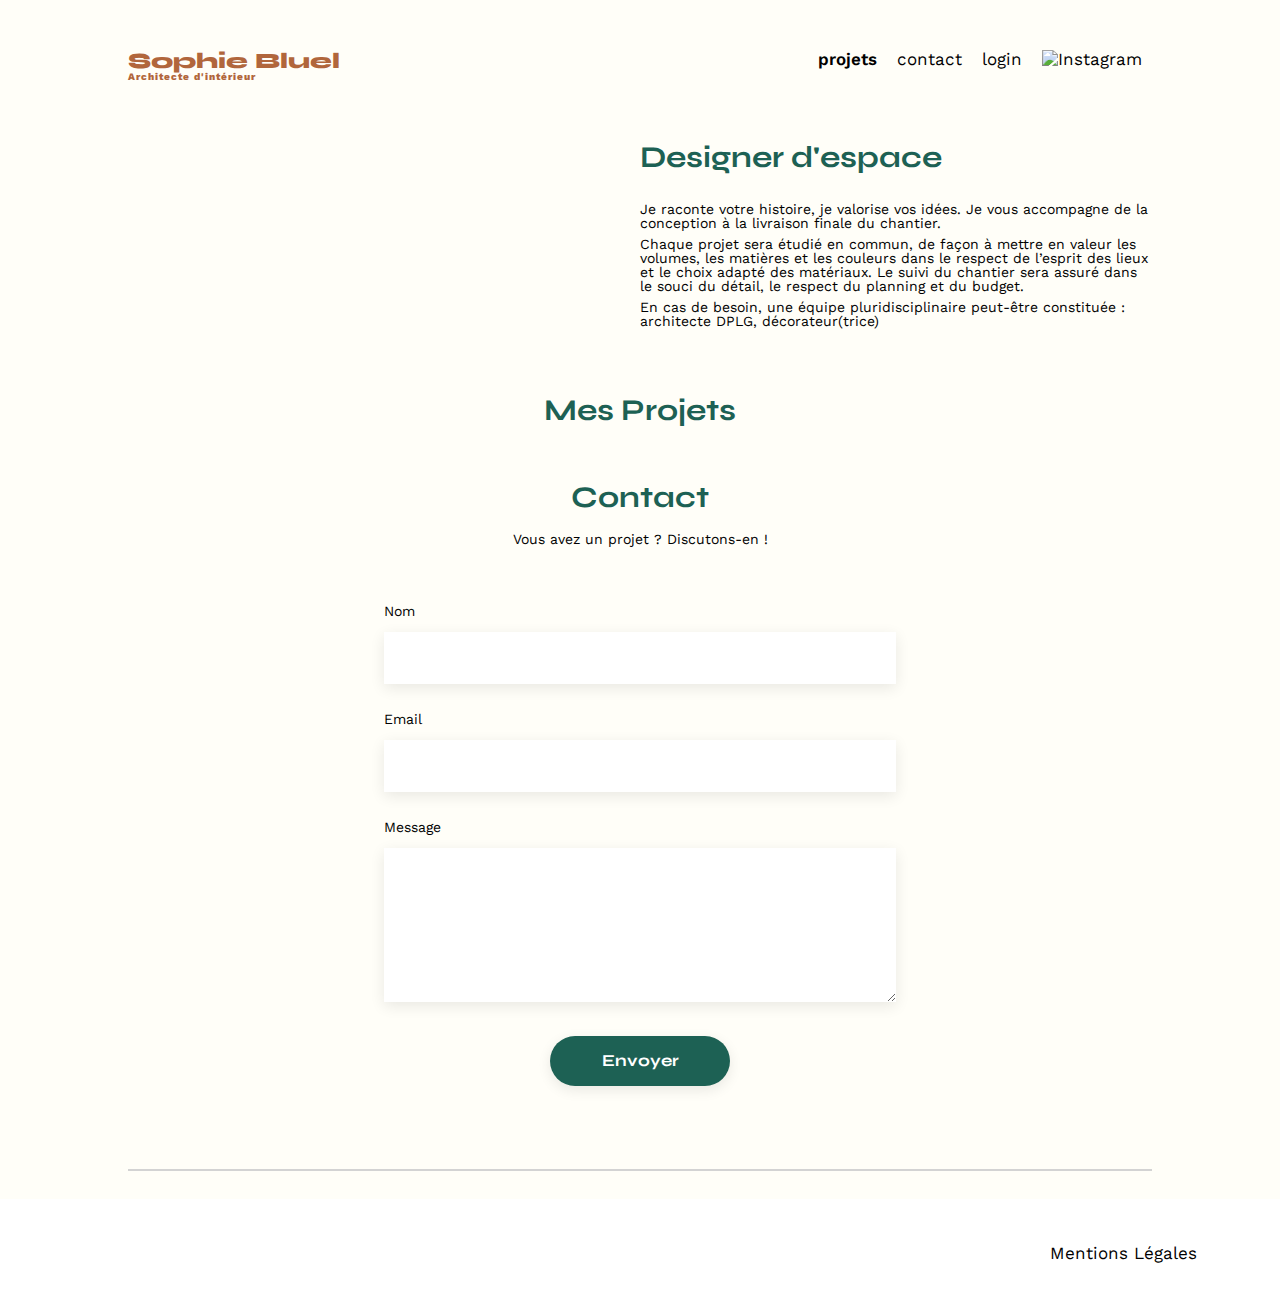
==== FrontEnd/index.html @ b149111e "firstcommit" ====
<!DOCTYPE html>
<html lang="fr">

<head>
    <meta charset="UTF-8">
    <title>Sophie Bluel - Architecte d'intérieur</title>
    <meta name="viewport" content="width=device-width, initial-scale=1.0">
    <link rel="preconnect" href="https://fonts.googleapis.com">
    <link rel="preconnect" href="https://fonts.gstatic.com" crossorigin>
    <link href="https://fonts.googleapis.com/css2?family=Syne:wght@700;800&family=Work+Sans&display=swap"
        rel="stylesheet">
    <meta name="description" content="">
    <link rel="stylesheet" href="./assets/style.css">
    <script src="https://kit.fontawesome.com/ad56122445.js" crossorigin="anonymous"></script>
</head>

<body>
    <div class="container">
    <header>
        <h1>Sophie Bluel <span>Architecte d'intérieur</span></h1>
        <nav>
            <ul class="nav">
                <li><a class="currentlink" href="#portfolio">projets</a></li>
                <li><a href="#contact">contact</a></li>
                <li><a id="login-logout" href="login.html">login</a></li>
                <li><img src="./assets/icons/instagram.png" alt="Instagram"></li>
            </ul>
        </nav>
    </header>
    <main>
        <section id="introduction">
            <figure id="edit-photo">
                <img src="./assets/images/sophie-bluel.png" alt="">
                <div class="modify"></div>
            </figure>
            <article id="edit-article">
                <h2> Designer d'espace</h2>
                <p>Je raconte votre histoire, je valorise vos idées. Je vous accompagne de la conception à la
                    livraison finale du chantier.</p>
                <p>Chaque projet sera étudié en commun, de façon à mettre en valeur les volumes, les matières et les
                    couleurs dans le respect de l’esprit des lieux et le choix adapté des matériaux. Le suivi du
                    chantier sera assuré dans le souci du détail, le respect du planning et du budget.</p>
                <p>En cas de besoin, une équipe pluridisciplinaire peut-être constituée : architecte DPLG,
                    décorateur(trice)</p>
            </article>
        </section>
        <section id="portfolio">
            <div class="link-wrapper">
				<h2>Mes Projets</h2>
				<div class="modal-link" style="display: none">
					<i class="fa-regular fa-pen-to-square"></i>
					<a href="#modal1" class="js-modal">modifier</a>
				</div>
			</div>
            <ul class="filtersButtons"></ul>
            <div class="gallery"></div>
        </section>
        <section id="contact">
            <h2>Contact</h2>
            <p>Vous avez un projet ? Discutons-en !</p>
            <form action="#" method="post">
                <label for="name">Nom</label>
                <input type="text" name="name" id="name">
                <label for="email">Email</label>
                <input type="email" name="email" id="email">
                <label for="message">Message</label>
                <textarea name="message" id="message" cols="30" rows="10"></textarea>
                <input type="submit" value="Envoyer">
            </form>
        </section>
    </main>
</div>
<footer>
    <nav>
        <ul>
            <li>Mentions Légales</li>
        </ul>
    </nav>
</footer>
<script src="script.js"></script>
<script src="logout.js"></script>
<script src="modal.js"></script>
</body> 

</html>
---- FrontEnd/assets/style.css ----
/* http://meyerweb.com/eric/tools/css/reset/
   v2.0 | 20110126
   License: none (public domain)
*/

html, body, div, span, applet, object, iframe,
h1, h2, h3, h4, h5, h6, p, blockquote, pre,
a, abbr, acronym, address, big, cite, code,
del, dfn, em, img, ins, kbd, q, s, samp,
small, strike, strong, sub, sup, tt, var,
b, u, i, center,
dl, dt, dd, ol, ul, li,
fieldset, form, label, legend,
table, caption, tbody, tfoot, thead, tr, th, td,
article, aside, canvas, details, embed,
figure, figcaption, footer, header, hgroup,
menu, nav, output, ruby, section, summary,
time, mark, audio, video {
	margin: 0;
	padding: 0;
	border: 0;
	font-size: 100%;
	font: inherit;
	vertical-align: baseline;
}
/* HTML5 display-role reset for older browsers */
article, aside, details, figcaption, figure,
footer, header, hgroup, menu, nav, section {
	display: block;
}

body {
	line-height: 1;
}

ol, ul {
	list-style: none;
}
a{
    text-decoration: none;
    color:#000000;
}
blockquote, q {
	quotes: none;
}
blockquote:before, blockquote:after,
q:before, q:after {
	content: '';
	content: none;
}
table {
	border-collapse: collapse;
	border-spacing: 0;
}
/** end reset css**/
html, body, .bodyContainer {
	height: 100%;
}
body{
    background-color: #FFFEF8;
	font-family: 'Work Sans' ;
	font-size: 14px;
}
.container {
	max-width: 1140px;
	margin: 0 auto;
}
header {
	display: flex;
	justify-content: space-between;
	margin: 50px 0
}
section {
	margin: 60px 0
}

h1{
	display: flex;
	flex-direction: column;
	font-family: 'Syne';
	font-size: 22px;
	font-weight: 800;
	color: #B1663C
}

h1 > span {
	font-family: 'Work Sans';
	font-size:10px;
	letter-spacing: 0.1em;
}

h2{
	font-family: 'Syne';
	font-weight: 700;
	font-size: 30px;
	color: #1D6154;
}
nav ul {
	display: flex;
	align-items: center;
	list-style-type: none;

}
nav li {
	padding: 0 10px;
    line-height: 19px;
    font-size: 17px;
}
nav li :hover {
    font-weight: 700;
}
nav li :visited {
    font-weight: 700;
}
#introduction {
	display: flex;
	align-items: center;
}
#introduction figure {
	flex: 1
}
#introduction img {
	display: block;
	margin: auto;
	width: 80%;
}

#introduction article {
	flex: 1
}
#introduction h2 {
	margin-bottom: 1em;
}

#introduction p {
	margin-bottom: 0.5em;
}
#portfolio {
    width: 90%;
   margin: 0 auto;
   margin-bottom: 57px;
   
}
#portfolio h2 {
	text-align: center;
}
/*galerie*/
.filtersButtons {
	display: flex;
	gap: 10px;
	justify-content: center;
}
.filters {
	font-size: 16px;
	font-weight: 700;
	color: #1D6154;
	border: 1px solid #1D6154;
	border-radius: 60px;
	padding: 10px 20px;
	margin-top: 21px;
	margin-bottom: 51px;
	cursor: pointer;
}
.filterSelected {
	background-color: #1D6154;
	color: #FFFFFF;
}

.gallery {
	width: 100%;
	display: grid;
	grid-template-columns: 1fr 1fr 1fr;
	grid-column-gap: 20px;
	grid-row-gap: 20px;
}

.gallery img {
	width: 100%;

}

#contact {
	width: 50%;
    margin: auto;
}
#contact > * {
	text-align: center;

}
#contact h2{
	margin-bottom: 20px;
}
#contact form {
	text-align: left;
	margin-top:30px;
	display: flex;
	flex-direction: column;
}

#contact input {
	height: 50px;
	font-size: 1.2em;
	border: none;
	box-shadow: 0px 4px 14px rgba(0, 0, 0, 0.09);
}
#contact label {
	margin: 2em 0 1em 0;
}
#contact textarea {
	border: none;
	box-shadow: 0px 4px 14px rgba(0, 0, 0, 0.09);
}

input[type="submit"]{
	font-family: 'Syne';
	font-weight: 700;
	color: white;
	background-color: #1D6154;
	margin : 2em auto ;
	width: 180px;
	text-align: center;
	border-radius: 60px ;
}
input[type="submit"]:hover{
    background-color: black;
}

/*log-in css*/
#log-in {
    width: 50%;
    margin: auto;
    text-align: center;
}
#log-in h2 {
    text-align: center;}
#log-in input {
    height: 50px;
    font-size: 1.2em;
    border: none;
    box-shadow: 0px 4px 14px rgba(0, 0, 0, 0.09);
}  
#email-container,
#password-container {
    width: 70%;
}

#log-in form {
    text-align: left;
    margin-top: 30px;
    align-items: center;
  }
.form{
    display: flex;
    flex-direction: column;
}
#log-in label {
    margin: 2em 0 1em 0;
}
.info {
	margin: 0 auto 47px auto;
	width: 65%;
}
.info label {
	text-align: left;
	margin-top: 20px;
	margin-bottom: 10px;
}
.errorMessage {
	color: #ff0000;
	font-size: 13px;
	text-align: left;
	margin-top: 5px;
}
.inputError {
	background: #fff0f4;
	border: 2px #ff0000 solid;
}
.info input, .info select {
	height: 50px;
}
#submitWork {
	width: 240px;
	height: 36px;
	border: none;
	margin-top: 32px;
	margin-bottom: 55px;
	display: flex;
	justify-content: center;
}
.currentlink{
    font-weight: 600;
}
.forgot-password{
  text-align: center;
  text-decoration:underline;
}

footer {
	background-color: #FFFFFF;
}
footer nav ul {
	display: flex;
	justify-content: flex-end;
	margin: 2em;
    padding:45px;
}
/*mode edition*/
#edition-mode {
	display: flex;
	justify-content: center;
	align-items: center;
	margin: 0px;
	padding: 10px 0px;
	width: 100%;
	background-color: black;

}

#edition-mode h3 {
	color: white;
	text-align: center;
	margin: 0px 10px;
}

#edition-mode i {
	color: white;
	text-align: center;
	margin: 0px 10px;
}

#edition-mode a {
	border: 1px solid white;
	border-radius: 30px;
	padding: 10px;
	background-color: #FFFEF8;
	margin: 0px 5px;
	font-weight: 600;
}

.link-wrapper {
	display: flex;
	justify-content: center;
	align-items:baseline;

}
/*modal*/
.modal-link i {
	color: black;
	margin-left: 20px;
	font-size: small;
	align-content: center;
}

.modal-link a {
	color: black;
	margin-left: 5px;
	font-size: small;
	align-content: center;
}

#edit-photo i {
	color: black;
	margin-top: 30px;
	margin-left: 50px;
	font-size: small;
	align-content: center;
}

#edit-photo a {
	color: black;
	margin-left: 5px;
	font-size: small;
	align-content: center;
}
/* modal */

.modal {
	position: fixed;
	display: flex;
	align-items: center;
	justify-content: center;
	top: 0;
	left: 0;
	width: 100%;
	height: 100%;
	background:grey;
}

.modal-wrapper {
	display: flex;
	flex-direction: column;
	justify-content: center;
	align-items: center;
	border-radius: 20px;
	width: 700px;
	max-width: calc(100vw - 80px);
	max-height: calc(100vh - 80px);
	padding: 20px;
	background-color: #FFF;
}

#title-modal {
	font-size: 26px;
	margin: 40px 0px;
}

.btn-delete-all {
	font-family: 'Syne';	
}

.btn-add-photo, .btn-valid {
	width: 240px;
	color: white;
	background-color: #1D6154;
	border: 1px solid;
	padding: 10px 10px;
	font-family: 'Syne';
	cursor: pointer;
}

.container {
	padding-bottom: 50px;
	width: 80%;
	grid-template-columns: 1fr 1fr 1fr 1fr 1fr;
	grid-column-gap: 10px;
	grid-row-gap: 20px;
	border-bottom: 2px solid lightgrey;
}

.container img {
	width: 100%;
}

.flex-button {
	width: 104px;
	position: absolute;
	display: flex;
	justify-content: end;
	margin-top: 5px;
}

.btn-delete, .btn-extend {
	background-color: black;
	color: white;
	border: none;
	padding: 4px;
	margin: 0px 3px;
	font-size: 10px;
	border-radius: 5px;
	cursor: pointer;
}

.btn-extend {
	opacity: 0;
}

:focus {
	box-shadow: 0 0 1px blue;
}

.nav-modal {
	width: 100%;
	display: flex;
}

.modal-close, .modal-return {
	background-color: white;
	border: none;
	cursor: pointer;
}

.modal-close i, .modal-return i {
	font-size: 24px;
	justify-content: end;
}

.upload-container, .photo-preview {
	display: flex;
	flex-direction: column;
	align-items: center;
	background-color: #e8f1f7;
}

.upload-container i {
	font-size: 50px;
	margin: 25px 0px;
	opacity: 60%;
	color: grey;
}

.upload-container p {
	margin: 15px 0px;
}

.upload-image {
	display: inline-block;
	position: relative;
	overflow: hidden;
  }

.upload-image input[type=file] {
	left: 0;
	top: 0;
	opacity: 0;
	position: absolute;
	font-size: 90px;
  }

.btn-upload {
	background-color: #cbd6dc;
	border: none;
	color: #306685;
	border-radius: 60px;
	font-size: 14px;
	font-family: 'Syne';
	font-weight: 700;
	width: 180px;
	padding: 10px 0px;
	cursor: pointer;
  }

  .photo-preview img {
	height: 180px;
	object-fit: contain;
  }
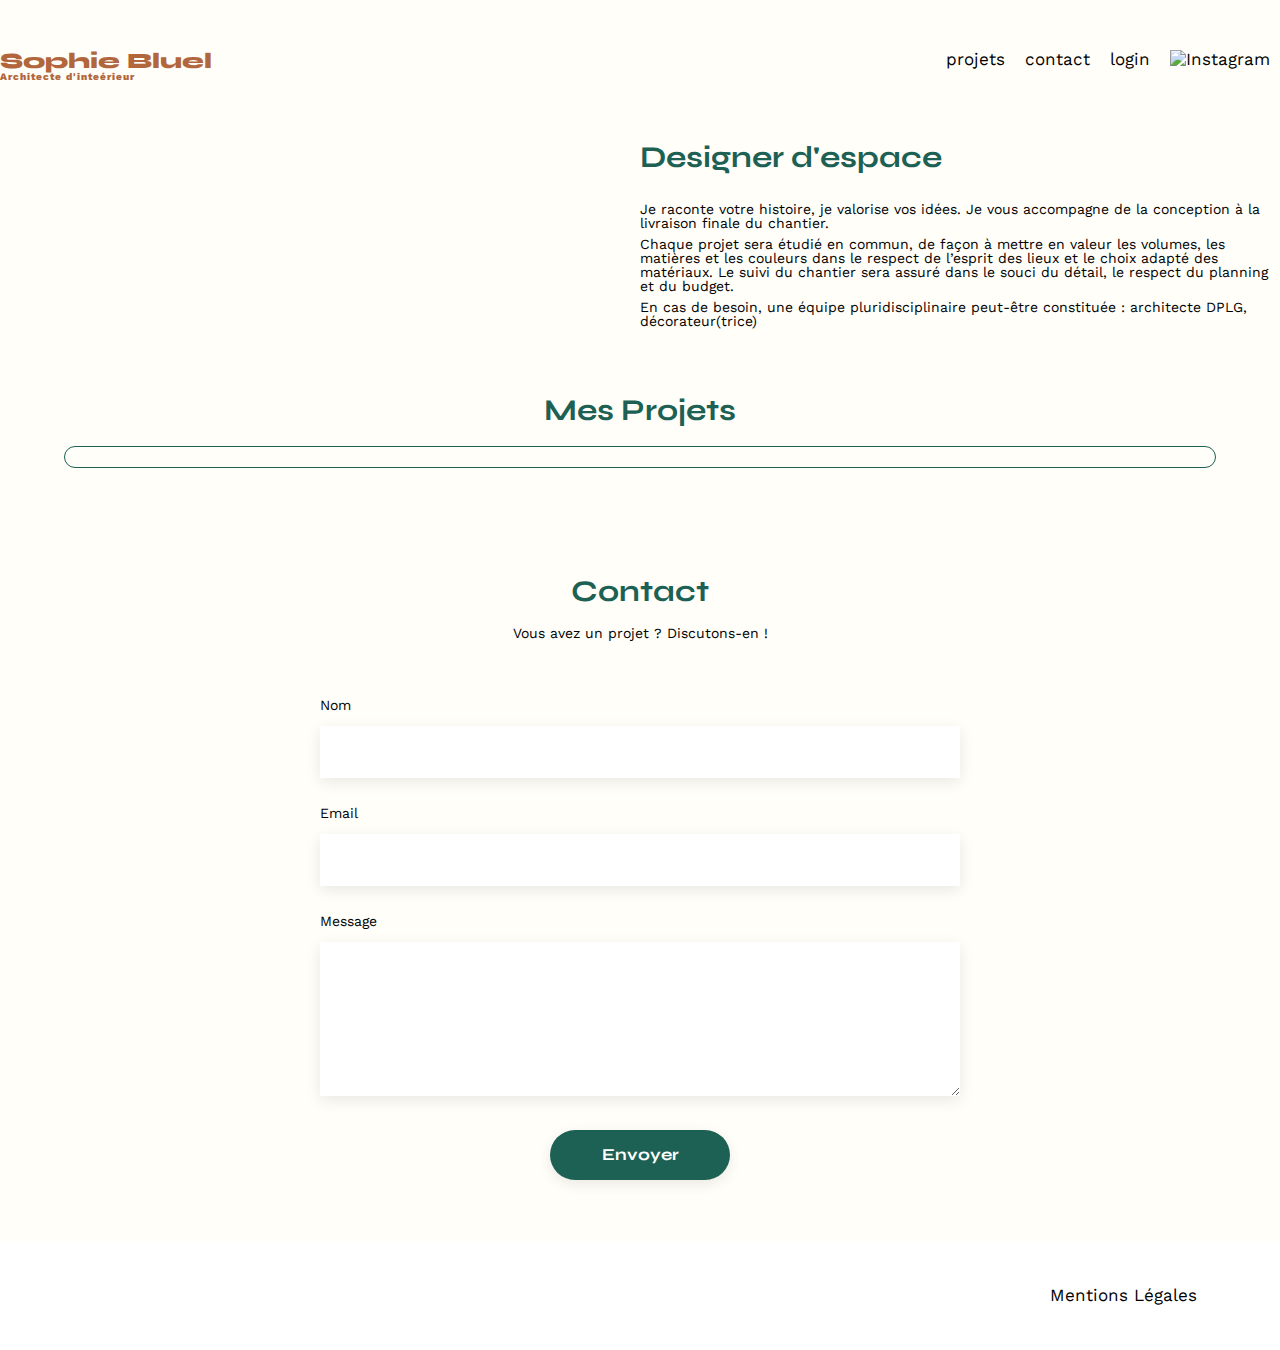
==== commit 2e1287b3: "Update index.html" ====
--- a/FrontEnd/index.html
+++ b/FrontEnd/index.html
@@ -2,84 +2,94 @@
 <html lang="fr">
 
 <head>
-    <meta charset="UTF-8">
-    <title>Sophie Bluel - Architecte d'intérieur</title>
-    <meta name="viewport" content="width=device-width, initial-scale=1.0">
-    <link rel="preconnect" href="https://fonts.googleapis.com">
-    <link rel="preconnect" href="https://fonts.gstatic.com" crossorigin>
-    <link href="https://fonts.googleapis.com/css2?family=Syne:wght@700;800&family=Work+Sans&display=swap"
-        rel="stylesheet">
-    <meta name="description" content="">
-    <link rel="stylesheet" href="./assets/style.css">
-    <script src="https://kit.fontawesome.com/ad56122445.js" crossorigin="anonymous"></script>
+	<meta charset="UTF-8">
+	<title>Sophie Bluel - Architecte d'intérieur</title>
+	<meta name="viewport" content="width=device-width, initial-scale=1.0">
+	<link rel="preconnect" href="https://fonts.googleapis.com">
+	<link rel="preconnect" href="https://fonts.gstatic.com" crossorigin>
+	<link href="https://fonts.googleapis.com/css2?family=Syne:wght@700;800&family=Work+Sans&display=swap"
+		rel="stylesheet">
+	<script src="https://kit.fontawesome.com/0b437b4887.js" crossorigin="anonymous"></script>
+	<meta name="description" content="">
+	<link rel="stylesheet" href="./assets/style.css">
+
 </head>
 
 <body>
-    <div class="container">
-    <header>
-        <h1>Sophie Bluel <span>Architecte d'intérieur</span></h1>
-        <nav>
-            <ul class="nav">
-                <li><a class="currentlink" href="#portfolio">projets</a></li>
-                <li><a href="#contact">contact</a></li>
-                <li><a id="login-logout" href="login.html">login</a></li>
-                <li><img src="./assets/icons/instagram.png" alt="Instagram"></li>
-            </ul>
-        </nav>
-    </header>
-    <main>
-        <section id="introduction">
-            <figure id="edit-photo">
-                <img src="./assets/images/sophie-bluel.png" alt="">
-                <div class="modify"></div>
-            </figure>
-            <article id="edit-article">
-                <h2> Designer d'espace</h2>
-                <p>Je raconte votre histoire, je valorise vos idées. Je vous accompagne de la conception à la
-                    livraison finale du chantier.</p>
-                <p>Chaque projet sera étudié en commun, de façon à mettre en valeur les volumes, les matières et les
-                    couleurs dans le respect de l’esprit des lieux et le choix adapté des matériaux. Le suivi du
-                    chantier sera assuré dans le souci du détail, le respect du planning et du budget.</p>
-                <p>En cas de besoin, une équipe pluridisciplinaire peut-être constituée : architecte DPLG,
-                    décorateur(trice)</p>
-            </article>
-        </section>
-        <section id="portfolio">
-            <div class="link-wrapper">
+	<header>
+		<h1>Sophie Bluel <span>Architecte d'inteérieur</span></h1>
+		<nav>
+			<ul>
+				<li>projets</li>
+				<li>contact</li>
+				<li><a id="login" href=login.html>login</a></li>
+				<li><img src="./assets/icons/instagram.png" alt="Instagram"></li>
+			</ul>
+		</nav>
+	</header>
+	<main>
+		<section id="introduction">
+			<figure >
+				<img src="./assets/images/sophie-bluel.png" alt="">
+			</figure>
+			<article >
+				<h2>Designer d'espace</h2>
+				<p>Je raconte votre histoire, je valorise vos idées. Je vous accompagne de la conception à la livraison
+					finale du chantier.</p>
+				<p>Chaque projet sera étudié en commun, de façon à mettre en valeur les volumes, les matières et les
+					couleurs dans le respect de l’esprit des lieux et le choix adapté des matériaux. Le suivi du
+					chantier sera assuré dans le souci du détail, le respect du planning et du budget.</p>
+				<p>En cas de besoin, une équipe pluridisciplinaire peut-être constituée : architecte DPLG,
+					décorateur(trice)</p>
+			</article>
+		</section>
+		<section id="portfolio">
+			<div class="link-wrapper">
 				<h2>Mes Projets</h2>
-				<div class="modal-link" style="display: none">
-					<i class="fa-regular fa-pen-to-square"></i>
-					<a href="#modal1" class="js-modal">modifier</a>
+            </div>
+			<div class="filters">
+			</div>
+			<div class="gallery">
+			</div>
+		</section>
+		<section id="contact">
+			<h2>Contact</h2>
+			<p>Vous avez un projet ? Discutons-en !</p>
+			<form action="#" method="post">
+				<label for="name">Nom</label>
+				<input type="text" name="name" id="name">
+				<label for="email">Email</label>
+				<input type="email" name="email" id="email">
+				<label for="message">Message</label>
+				<textarea name="message" id="message" cols="30" rows="10"></textarea>
+				<input type="submit" value="Envoyer">
+			</form>
+		</section>
+		<asside id="modal1" class="modal" style="display:none;">
+			<div class="modal-wrapper">
+				<div class="nav-modal">
+					<button class="modal-return"><i class="fa-solid fa-arrow-left-long"></i></button>
+					<button class="modal-close"><i class="fa-solid fa-xmark"></i></button>
 				</div>
+				<h3 id="title-modal"></h3>
+				<div class="container">
+				</div>
+				<input type="submit" class="btn-add-photo" value='Ajouter photo'>
+				<input type="submit" class="btn-valid" value='Valider'>
+				<p><a class="btn-delete-all" href='#'>Supprimer la gallery</a></p>
 			</div>
-            <ul class="filtersButtons"></ul>
-            <div class="gallery"></div>
-        </section>
-        <section id="contact">
-            <h2>Contact</h2>
-            <p>Vous avez un projet ? Discutons-en !</p>
-            <form action="#" method="post">
-                <label for="name">Nom</label>
-                <input type="text" name="name" id="name">
-                <label for="email">Email</label>
-                <input type="email" name="email" id="email">
-                <label for="message">Message</label>
-                <textarea name="message" id="message" cols="30" rows="10"></textarea>
-                <input type="submit" value="Envoyer">
-            </form>
-        </section>
-    </main>
-</div>
-<footer>
-    <nav>
-        <ul>
-            <li>Mentions Légales</li>
-        </ul>
-    </nav>
-</footer>
-<script src="script.js"></script>
-<script src="logout.js"></script>
-<script src="modal.js"></script>
-</body> 
+		</asside>
+	</main>
+	<footer>
+		<nav>
+			<ul>
+				<li>Mentions Légales</li>
+			</ul>
+		</nav>
+	</footer>
+	<script rel="module" src="./assets/javascript/index.js"></script>
+	<script rel="module" src="./assets/javascript/modal.js"></script>
+    
+</body>
 
-</html>+</html>
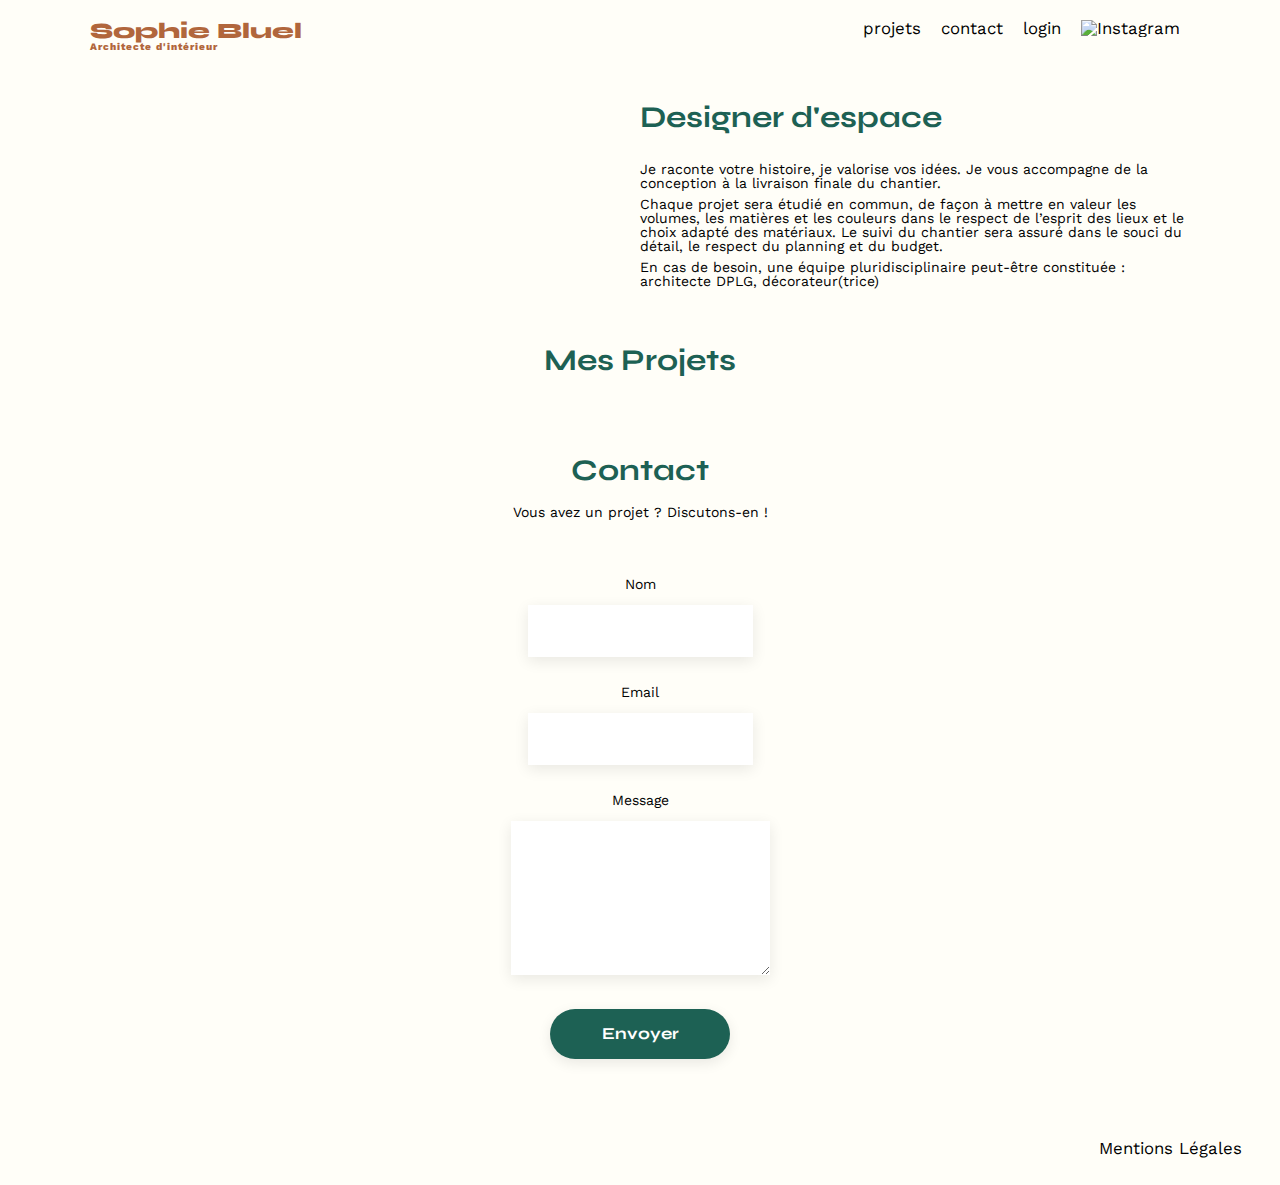
==== commit 0e21bec9: "css modification" ====
--- a/FrontEnd/index.html
+++ b/FrontEnd/index.html
@@ -16,80 +16,85 @@
 </head>
 
 <body>
-	<header>
-		<h1>Sophie Bluel <span>Architecte d'inteérieur</span></h1>
-		<nav>
-			<ul>
-				<li>projets</li>
-				<li>contact</li>
-				<li><a id="login" href=login.html>login</a></li>
-				<li><img src="./assets/icons/instagram.png" alt="Instagram"></li>
-			</ul>
-		</nav>
-	</header>
-	<main>
-		<section id="introduction">
-			<figure >
-				<img src="./assets/images/sophie-bluel.png" alt="">
-			</figure>
-			<article >
-				<h2>Designer d'espace</h2>
-				<p>Je raconte votre histoire, je valorise vos idées. Je vous accompagne de la conception à la livraison
-					finale du chantier.</p>
-				<p>Chaque projet sera étudié en commun, de façon à mettre en valeur les volumes, les matières et les
-					couleurs dans le respect de l’esprit des lieux et le choix adapté des matériaux. Le suivi du
-					chantier sera assuré dans le souci du détail, le respect du planning et du budget.</p>
-				<p>En cas de besoin, une équipe pluridisciplinaire peut-être constituée : architecte DPLG,
-					décorateur(trice)</p>
-			</article>
-		</section>
-		<section id="portfolio">
-			<div class="link-wrapper">
-				<h2>Mes Projets</h2>
-            </div>
-			<div class="filters">
-			</div>
-			<div class="gallery">
-			</div>
-		</section>
-		<section id="contact">
-			<h2>Contact</h2>
-			<p>Vous avez un projet ? Discutons-en !</p>
-			<form action="#" method="post">
-				<label for="name">Nom</label>
-				<input type="text" name="name" id="name">
-				<label for="email">Email</label>
-				<input type="email" name="email" id="email">
-				<label for="message">Message</label>
-				<textarea name="message" id="message" cols="30" rows="10"></textarea>
-				<input type="submit" value="Envoyer">
-			</form>
-		</section>
-		<asside id="modal1" class="modal" style="display:none;">
-			<div class="modal-wrapper">
-				<div class="nav-modal">
-					<button class="modal-return"><i class="fa-solid fa-arrow-left-long"></i></button>
-					<button class="modal-close"><i class="fa-solid fa-xmark"></i></button>
-				</div>
-				<h3 id="title-modal"></h3>
-				<div class="container">
-				</div>
-				<input type="submit" class="btn-add-photo" value='Ajouter photo'>
-				<input type="submit" class="btn-valid" value='Valider'>
-				<p><a class="btn-delete-all" href='#'>Supprimer la gallery</a></p>
-			</div>
-		</asside>
-	</main>
-	<footer>
-		<nav>
-			<ul>
-				<li>Mentions Légales</li>
-			</ul>
-		</nav>
-	</footer>
-	<script rel="module" src="./assets/javascript/index.js"></script>
-	<script rel="module" src="./assets/javascript/modal.js"></script>
-    
+    <div class="container">
+        <header>
+            <h1>Sophie Bluel
+                <span>Architecte d'intérieur</span>
+            </h1>
+            <nav>
+                <ul>
+                    <li><a href="">projets</a></li>
+                    <li><a href="#contact">contact</a></li>
+                    <li><a id="login" href=login.html>login</a></li>
+                    <li><img src="./assets/icons/instagram.png" alt="Instagram"></li>
+                </ul>
+            </nav>
+        </header>
+        <main>
+            <section id="introduction">
+                <figure>
+                    <img src="./assets/images/sophie-bluel.png" alt="">
+                </figure>
+                <article>
+                    <h2>Designer d'espace</h2>
+                    <p>Je raconte votre histoire, je valorise vos idées. Je vous accompagne de la conception à la
+                        livraison
+                        finale du chantier.</p>
+                    <p>Chaque projet sera étudié en commun, de façon à mettre en valeur les volumes, les matières et les
+                        couleurs dans le respect de l’esprit des lieux et le choix adapté des matériaux. Le suivi du
+                        chantier sera assuré dans le souci du détail, le respect du planning et du budget.</p>
+                    <p>En cas de besoin, une équipe pluridisciplinaire peut-être constituée : architecte DPLG,
+                        décorateur(trice)</p>
+                </article>
+            </section>
+            <section id="portfolio">
+                <div class="link-wrapper">
+                    <h2>Mes Projets</h2>
+                </div>
+                <div class="filters">
+                </div>
+                <div class="gallery">
+                </div>
+            </section>
+            <section id="contact">
+                <h2>Contact</h2>
+                <p>Vous avez un projet ? Discutons-en !</p>
+                <form action="#" method="post">
+                    <label for="name">Nom</label>
+                    <input type="text" name="name" id="name">
+                    <label for="email">Email</label>
+                    <input type="email" name="email" id="email">
+                    <label for="message">Message</label>
+                    <textarea name="message" id="message" cols="30" rows="10"></textarea>
+                    <input type="submit" value="Envoyer">
+                </form>
+            </section>
+            <asside id="modal1" class="modal" style="display:none;">
+                <div class="modal-wrapper">
+                    <div class="nav-modal">
+                        <button class="modal-return"><i class="fa-solid fa-arrow-left-long"></i></button>
+                        <button class="modal-close"><i class="fa-solid fa-xmark"></i></button>
+                    </div>
+                    <h3 id="title-modal"></h3>
+                    <div class="container">
+                    </div>
+                    <input type="submit" class="btn-add-photo" value='Ajouter photo'>
+                    <input type="submit" class="btn-valid" value='Valider'>
+                    <p><a class="btn-delete-all" href='#'>Supprimer la gallery</a></p>
+                </div>
+            </asside>
+        </main>
+    </div>
+    <footer>
+        <nav>
+            <ul>
+                <li>Mentions Légales</li>
+            </ul>
+        </nav>
+    </footer>
+    <script rel="module" src="./assets/javascript/index.js"></script>
+    <script rel="module" src="./assets/javascript/modal.js"></script>
+
 </body>
 
 </html>
--- a/FrontEnd/assets/style.css
+++ b/FrontEnd/assets/style.css
@@ -28,17 +28,22 @@
 footer, header, hgroup, menu, nav, section {
 	display: block;
 }
-
 body {
 	line-height: 1;
-}
-
+    height: 800px;
+    display: flex;
+    flex-direction: column;
+    background-color: #FFFEF8;
+}
+main{
+    margin:20px;
+}
 ol, ul {
 	list-style: none;
 }
-a{
-    text-decoration: none;
-    color:#000000;
+a:visited {
+	color: #000000;
+    font-weight: 900;
 }
 blockquote, q {
 	quotes: none;
@@ -56,10 +61,11 @@
 html, body, .bodyContainer {
 	height: 100%;
 }
-body{
-    background-color: #FFFEF8;
+
+body {
 	font-family: 'Work Sans' ;
 	font-size: 14px;
+	background-color: #FFFEF8;
 }
 .container {
 	max-width: 1140px;
@@ -68,32 +74,33 @@
 header {
 	display: flex;
 	justify-content: space-between;
-	margin: 50px 0
+	margin: 20px;
 }
 section {
-	margin: 60px 0
+	margin: 50px 0;
 }
 
 h1{
 	display: flex;
-	flex-direction: column;
-	font-family: 'Syne';
-	font-size: 22px;
-	font-weight: 800;
-	color: #B1663C
+   flex-direction: column;
+   font-family: 'Syne';
+   font-size: 22px;
+   font-weight: 800;
+   color: #B1663C;
 }
 
 h1 > span {
 	font-family: 'Work Sans';
 	font-size:10px;
 	letter-spacing: 0.1em;
+;
 }
 
 h2{
 	font-family: 'Syne';
 	font-weight: 700;
 	font-size: 30px;
-	color: #1D6154;
+	color: #1D6154
 }
 nav ul {
 	display: flex;
@@ -101,32 +108,66 @@
 	list-style-type: none;
 
 }
+nav li :hover {
+    font-weight: 700;
+}
+li :visited{
+    font-weight: 700;
+}
+
+a {
+	text-decoration: none;
+	color: inherit;
+}
 nav li {
 	padding: 0 10px;
-    line-height: 19px;
-    font-size: 17px;
-}
-nav li :hover {
-    font-weight: 700;
-}
-nav li :visited {
-    font-weight: 700;
-}
+	font-size: 1.2em;
+}
+nav a {
+	text-decoration: none;
+}
+
+.currentLink {
+    font-weight: 600;
+}
+
+/*edition mode*/
+#edition-mode{
+    display: flex;
+    justify-content: center;
+    width: 100%;
+    height: 56px;
+    background-color: #000000;
+    color: #ffffff;
+}
+#edition-mode button {
+    border: none;
+    border-radius: 9999px;
+    padding: 8px 12px;
+    font-family: 'Work Sans';
+    cursor: pointer;
+}
+#edition-mode h3,i {
+    padding: 8px 12px;
+    font-family: 'Work Sans';
+    cursor: pointer;
+    margin: 12px 0 auto 0;
+} 
+
 #introduction {
 	display: flex;
 	align-items: center;
 }
 #introduction figure {
-	flex: 1
+	flex: 1;
 }
 #introduction img {
 	display: block;
 	margin: auto;
 	width: 80%;
 }
-
 #introduction article {
-	flex: 1
+	flex: 1;
 }
 #introduction h2 {
 	margin-bottom: 1em;
@@ -135,37 +176,47 @@
 #introduction p {
 	margin-bottom: 0.5em;
 }
-#portfolio {
-    width: 90%;
-   margin: 0 auto;
-   margin-bottom: 57px;
-   
-}
 #portfolio h2 {
 	text-align: center;
-}
-/*galerie*/
-.filtersButtons {
-	display: flex;
-	gap: 10px;
-	justify-content: center;
-}
-.filters {
-	font-size: 16px;
-	font-weight: 700;
-	color: #1D6154;
-	border: 1px solid #1D6154;
-	border-radius: 60px;
-	padding: 10px 20px;
-	margin-top: 21px;
-	margin-bottom: 51px;
-	cursor: pointer;
-}
-.filterSelected {
-	background-color: #1D6154;
-	color: #FFFFFF;
-}
-
+	margin-bottom: 1em;
+}
+
+/*filters div*/
+.filters{
+    display: flex;
+    gap: 10px;
+    justify-content: center;
+}
+#btn-all{
+
+        font-size: 16px;
+        font-weight: 700;
+        color: #1D6154;
+        border: 1px solid #1D6154;
+        background-color:  #FFFEF8;
+        border-radius: 60px;
+        padding: 10px 20px;
+        margin-top: 21px;
+        margin-bottom: 51px;
+        cursor: pointer;
+
+}
+#btn-objects,#btn-apartments,#btn-hotels{
+    font-size: 16px;
+    font-weight: 700;
+    color: #1D6154;
+    border: 1px solid #1D6154;
+    border-radius: 60px;
+    padding: 10px 20px;
+    margin-top: 21px;
+    margin-bottom: 51px;
+    cursor: pointer;
+    background-color:  #FFFEF8;
+}
+#filteractive{
+    background-color: #1D6154;
+    color: #FFFFFF;
+  }
 .gallery {
 	width: 100%;
 	display: grid;
@@ -178,10 +229,9 @@
 	width: 100%;
 
 }
-
 #contact {
 	width: 50%;
-    margin: auto;
+margin: auto;
 }
 #contact > * {
 	text-align: center;
@@ -210,7 +260,14 @@
 	border: none;
 	box-shadow: 0px 4px 14px rgba(0, 0, 0, 0.09);
 }
-
+form{
+    text-align: left;
+    margin-top: 30px;
+    align-items: center;
+    display: flex;
+    flex-direction: column;
+  
+}
 input[type="submit"]{
 	font-family: 'Syne';
 	font-weight: 700;
@@ -221,306 +278,11 @@
 	text-align: center;
 	border-radius: 60px ;
 }
-input[type="submit"]:hover{
-    background-color: black;
-}
-
-/*log-in css*/
-#log-in {
-    width: 50%;
-    margin: auto;
-    text-align: center;
-}
-#log-in h2 {
-    text-align: center;}
-#log-in input {
-    height: 50px;
-    font-size: 1.2em;
-    border: none;
-    box-shadow: 0px 4px 14px rgba(0, 0, 0, 0.09);
-}  
-#email-container,
-#password-container {
-    width: 70%;
-}
-
-#log-in form {
-    text-align: left;
-    margin-top: 30px;
-    align-items: center;
-  }
-.form{
-    display: flex;
-    flex-direction: column;
-}
-#log-in label {
-    margin: 2em 0 1em 0;
-}
-.info {
-	margin: 0 auto 47px auto;
-	width: 65%;
-}
-.info label {
-	text-align: left;
-	margin-top: 20px;
-	margin-bottom: 10px;
-}
-.errorMessage {
-	color: #ff0000;
-	font-size: 13px;
-	text-align: left;
-	margin-top: 5px;
-}
-.inputError {
-	background: #fff0f4;
-	border: 2px #ff0000 solid;
-}
-.info input, .info select {
-	height: 50px;
-}
-#submitWork {
-	width: 240px;
-	height: 36px;
-	border: none;
-	margin-top: 32px;
-	margin-bottom: 55px;
-	display: flex;
-	justify-content: center;
-}
-.currentlink{
-    font-weight: 600;
-}
-.forgot-password{
-  text-align: center;
-  text-decoration:underline;
-}
-
-footer {
-	background-color: #FFFFFF;
-}
+
 footer nav ul {
 	display: flex;
 	justify-content: flex-end;
 	margin: 2em;
-    padding:45px;
-}
-/*mode edition*/
-#edition-mode {
-	display: flex;
-	justify-content: center;
-	align-items: center;
-	margin: 0px;
-	padding: 10px 0px;
-	width: 100%;
-	background-color: black;
-
-}
-
-#edition-mode h3 {
-	color: white;
-	text-align: center;
-	margin: 0px 10px;
-}
-
-#edition-mode i {
-	color: white;
-	text-align: center;
-	margin: 0px 10px;
-}
-
-#edition-mode a {
-	border: 1px solid white;
-	border-radius: 30px;
-	padding: 10px;
-	background-color: #FFFEF8;
-	margin: 0px 5px;
-	font-weight: 600;
-}
-
-.link-wrapper {
-	display: flex;
-	justify-content: center;
-	align-items:baseline;
-
-}
-/*modal*/
-.modal-link i {
-	color: black;
-	margin-left: 20px;
-	font-size: small;
-	align-content: center;
-}
-
-.modal-link a {
-	color: black;
-	margin-left: 5px;
-	font-size: small;
-	align-content: center;
-}
-
-#edit-photo i {
-	color: black;
-	margin-top: 30px;
-	margin-left: 50px;
-	font-size: small;
-	align-content: center;
-}
-
-#edit-photo a {
-	color: black;
-	margin-left: 5px;
-	font-size: small;
-	align-content: center;
-}
-/* modal */
-
-.modal {
-	position: fixed;
-	display: flex;
-	align-items: center;
-	justify-content: center;
-	top: 0;
-	left: 0;
-	width: 100%;
-	height: 100%;
-	background:grey;
-}
-
-.modal-wrapper {
-	display: flex;
-	flex-direction: column;
-	justify-content: center;
-	align-items: center;
-	border-radius: 20px;
-	width: 700px;
-	max-width: calc(100vw - 80px);
-	max-height: calc(100vh - 80px);
-	padding: 20px;
-	background-color: #FFF;
-}
-
-#title-modal {
-	font-size: 26px;
-	margin: 40px 0px;
-}
-
-.btn-delete-all {
-	font-family: 'Syne';	
-}
-
-.btn-add-photo, .btn-valid {
-	width: 240px;
-	color: white;
-	background-color: #1D6154;
-	border: 1px solid;
-	padding: 10px 10px;
-	font-family: 'Syne';
-	cursor: pointer;
-}
-
-.container {
-	padding-bottom: 50px;
-	width: 80%;
-	grid-template-columns: 1fr 1fr 1fr 1fr 1fr;
-	grid-column-gap: 10px;
-	grid-row-gap: 20px;
-	border-bottom: 2px solid lightgrey;
-}
-
-.container img {
-	width: 100%;
-}
-
-.flex-button {
-	width: 104px;
-	position: absolute;
-	display: flex;
-	justify-content: end;
-	margin-top: 5px;
-}
-
-.btn-delete, .btn-extend {
-	background-color: black;
-	color: white;
-	border: none;
-	padding: 4px;
-	margin: 0px 3px;
-	font-size: 10px;
-	border-radius: 5px;
-	cursor: pointer;
-}
-
-.btn-extend {
-	opacity: 0;
-}
-
-:focus {
-	box-shadow: 0 0 1px blue;
-}
-
-.nav-modal {
-	width: 100%;
-	display: flex;
-}
-
-.modal-close, .modal-return {
-	background-color: white;
-	border: none;
-	cursor: pointer;
-}
-
-.modal-close i, .modal-return i {
-	font-size: 24px;
-	justify-content: end;
-}
-
-.upload-container, .photo-preview {
-	display: flex;
-	flex-direction: column;
-	align-items: center;
-	background-color: #e8f1f7;
-}
-
-.upload-container i {
-	font-size: 50px;
-	margin: 25px 0px;
-	opacity: 60%;
-	color: grey;
-}
-
-.upload-container p {
-	margin: 15px 0px;
-}
-
-.upload-image {
-	display: inline-block;
-	position: relative;
-	overflow: hidden;
-  }
-
-.upload-image input[type=file] {
-	left: 0;
-	top: 0;
-	opacity: 0;
-	position: absolute;
-	font-size: 90px;
-  }
-
-.btn-upload {
-	background-color: #cbd6dc;
-	border: none;
-	color: #306685;
-	border-radius: 60px;
-	font-size: 14px;
-	font-family: 'Syne';
-	font-weight: 700;
-	width: 180px;
-	padding: 10px 0px;
-	cursor: pointer;
-  }
-
-  .photo-preview img {
-	height: 180px;
-	object-fit: contain;
-  }
-
+}
+
+
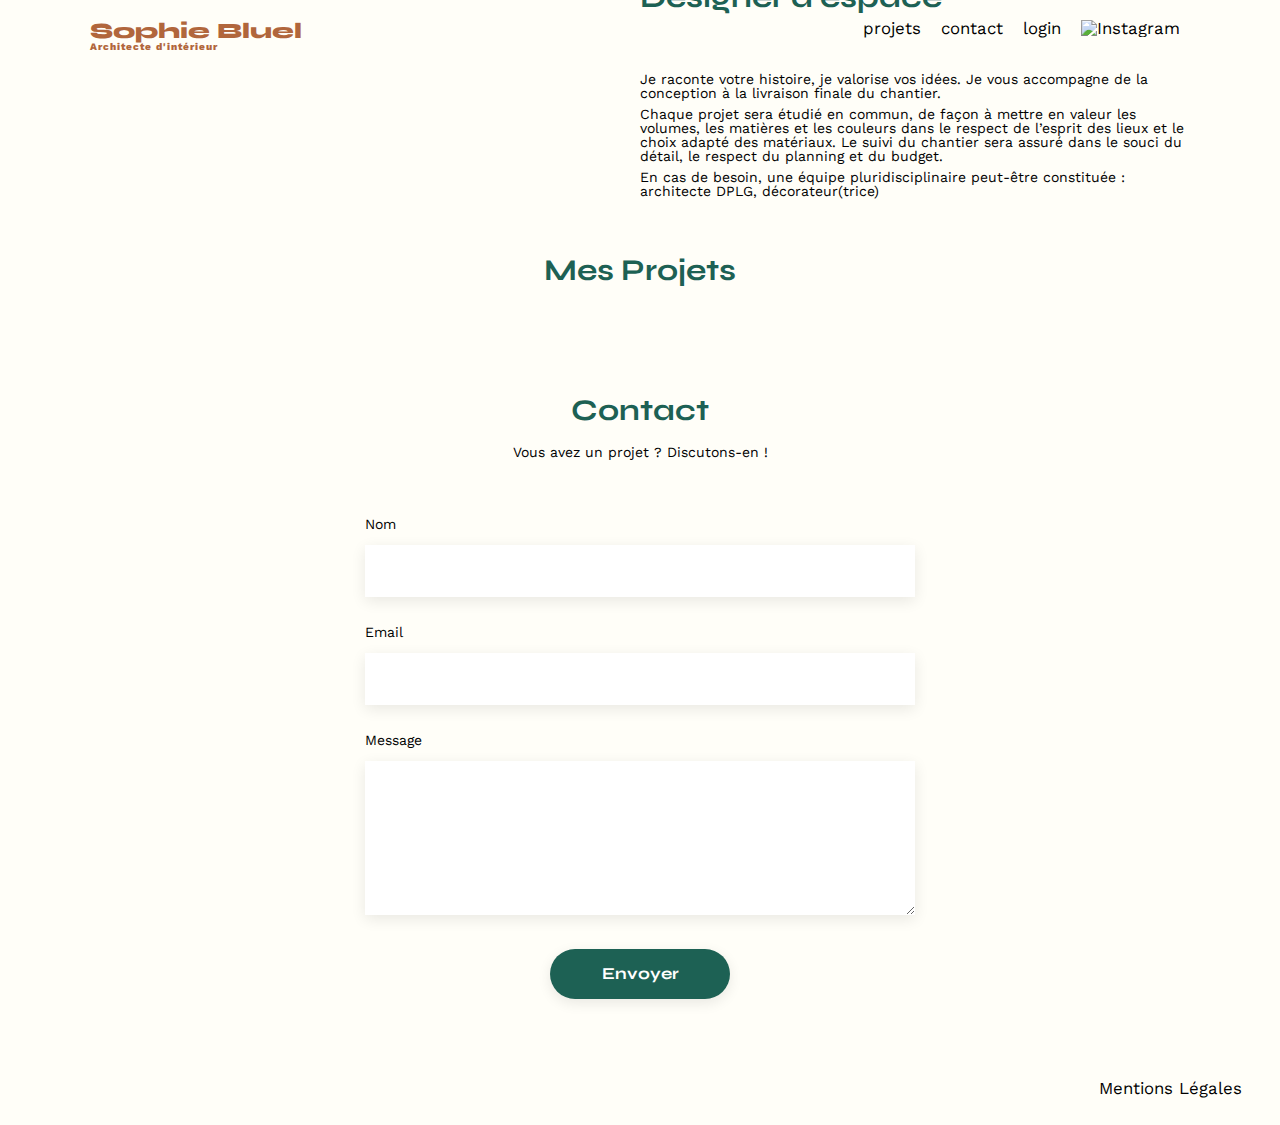
==== commit dcb089fa: "css modification" ====
--- a/FrontEnd/index.html
+++ b/FrontEnd/index.html
@@ -32,10 +32,10 @@
         </header>
         <main>
             <section id="introduction">
-                <figure>
+                <figure id="photo">
                     <img src="./assets/images/sophie-bluel.png" alt="">
                 </figure>
-                <article>
+                <article id="article">
                     <h2>Designer d'espace</h2>
                     <p>Je raconte votre histoire, je valorise vos idées. Je vous accompagne de la conception à la
                         livraison
@@ -49,7 +49,7 @@
             </section>
             <section id="portfolio">
                 <div class="link-wrapper">
-                    <h2>Mes Projets</h2>
+                    <h2 >Mes Projets</h2>
                 </div>
                 <div class="filters">
                 </div>
--- a/FrontEnd/assets/style.css
+++ b/FrontEnd/assets/style.css
@@ -163,14 +163,18 @@
 }
 #introduction img {
 	display: block;
-	margin: auto;
+	margin-right: auto;
 	width: 80%;
 }
 #introduction article {
 	flex: 1;
 }
+#introduction article .modify{
+    margin-top: -15em;
+}
 #introduction h2 {
-	margin-bottom: 1em;
+	margin-top: -4em;
+    margin-bottom: 2em;
 }
 
 #introduction p {
@@ -178,30 +182,38 @@
 }
 #portfolio h2 {
 	text-align: center;
-	margin-bottom: 1em;
-}
-
-/*filters div*/
+    margin-bottom: 2em;
+}
+#figure .modify {
+    margin-left:7rem;
+}
+.link-wrapper div {
+    margin-left: 20rem;
+    margin-top: -5.2em;
+    margin-bottom: 2em;
+}
+.link-wrapper  div i{
+    margin-left: 2em;
+}
+/*modal*/
+.modify {
+    font-family: 'Work Sans';
+font-style: normal;
+font-size: 20px;
+font-weight: 300;
+	
+
+}
+
+
+/*filters */
 .filters{
     display: flex;
     gap: 10px;
     justify-content: center;
 }
-#btn-all{
-
-        font-size: 16px;
-        font-weight: 700;
-        color: #1D6154;
-        border: 1px solid #1D6154;
-        background-color:  #FFFEF8;
-        border-radius: 60px;
-        padding: 10px 20px;
-        margin-top: 21px;
-        margin-bottom: 51px;
-        cursor: pointer;
-
-}
-#btn-objects,#btn-apartments,#btn-hotels{
+.filtersBtn{
+
     font-size: 16px;
     font-weight: 700;
     color: #1D6154;
@@ -213,10 +225,11 @@
     cursor: pointer;
     background-color:  #FFFEF8;
 }
-#filteractive{
+.filterActive{
     background-color: #1D6154;
     color: #FFFFFF;
-  }
+    
+}
 .gallery {
 	width: 100%;
 	display: grid;
@@ -259,14 +272,6 @@
 #contact textarea {
 	border: none;
 	box-shadow: 0px 4px 14px rgba(0, 0, 0, 0.09);
-}
-form{
-    text-align: left;
-    margin-top: 30px;
-    align-items: center;
-    display: flex;
-    flex-direction: column;
-  
 }
 input[type="submit"]{
 	font-family: 'Syne';
@@ -285,4 +290,44 @@
 	margin: 2em;
 }
 
-
+/*login*/
+#login{
+    text-align: center;
+}
+#login, #contact {
+	width: 50%;
+	margin: auto;
+}
+
+#login h2, #contact h2{
+	margin-bottom: 20px;
+    text-align: center;
+}
+#login form, #contact form, .container form {
+	text-align: left;
+	margin-top:30px;
+	display: flex;
+	flex-direction: column;
+}
+
+#login input, #contact input, .container input, .container select {
+	height: 50px;
+	font-size: 1.2em;
+	border: none;
+	box-shadow: 0px 4px 14px rgba(0, 0, 0, 0.09);
+}
+#login label, #contact label, .container label {
+	margin: 2em 0 1em 0;
+    
+}
+
+#login textarea, #contact textarea {
+	border: none;
+	box-shadow: 0px 4px 14px rgba(0, 0, 0, 0.09);
+}
+#form label{
+    text-align: left;
+}
+#login-bold {
+	font-weight: bold;
+}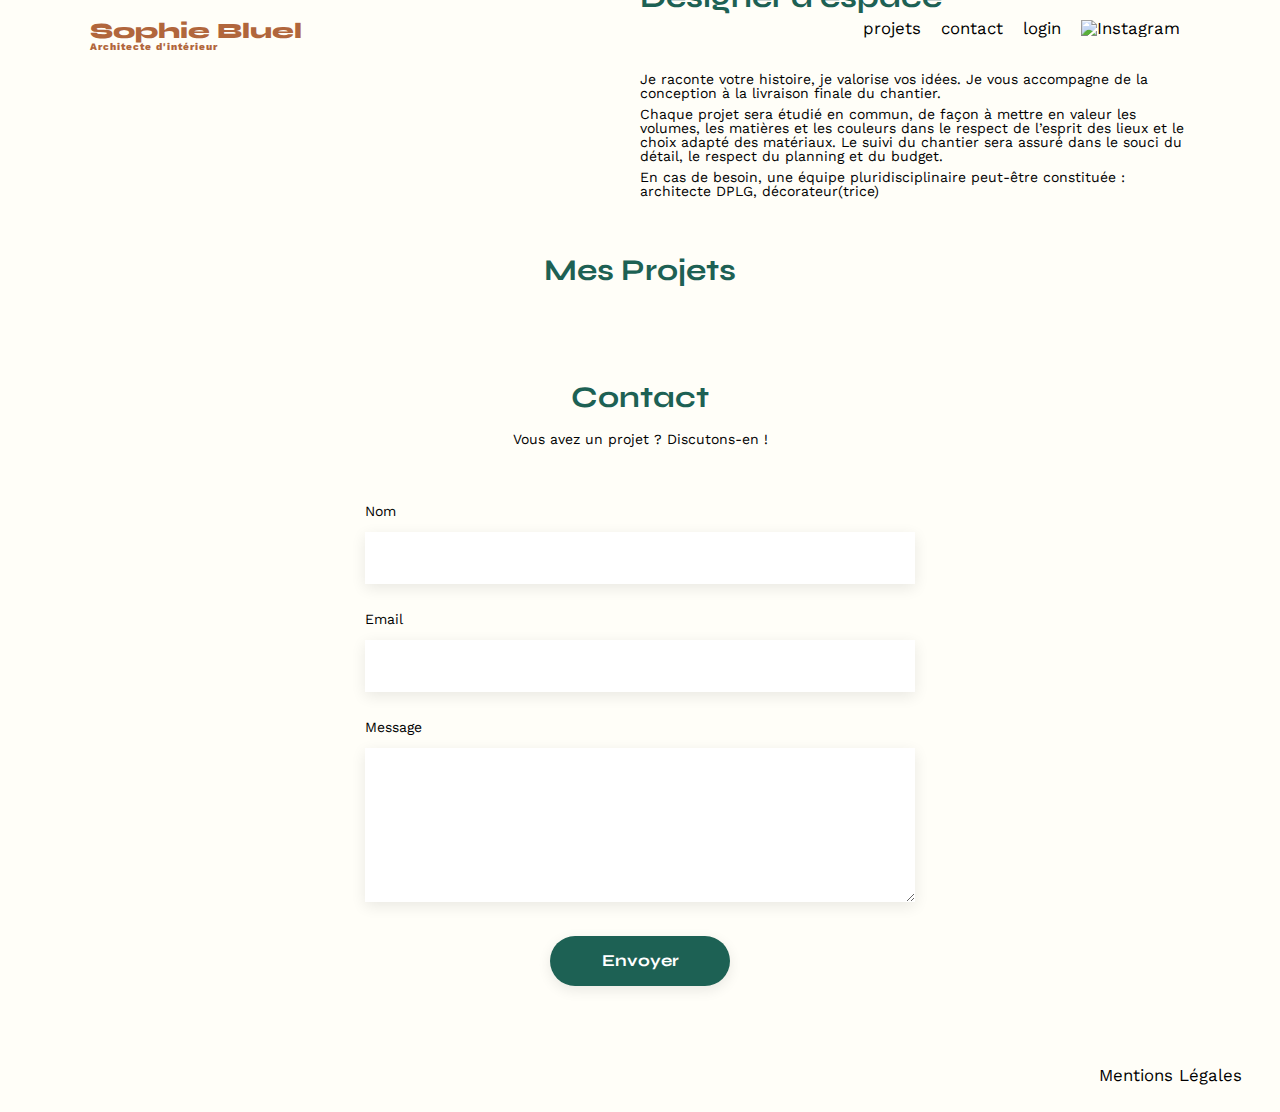
==== commit 8ba6e30b: "modal" ====
--- a/FrontEnd/index.html
+++ b/FrontEnd/index.html
@@ -50,8 +50,50 @@
             <section id="portfolio">
                 <div class="link-wrapper">
                     <h2 >Mes Projets</h2>
+                    <div class="modifyWorks">
+                        <button id="openModalButton" class="cursorPointer"><i class="fa-regular fa-pen-to-square"></i>modifier</button>
+                    </div>
                 </div>
                 <div class="filters">
+                </div>
+                <div id="modal" class="modal" aria-hidden="true" role="dialog">
+                    <div class="modalGallery" aria-hidden="true">
+                        <i class="fa-solid fa-xmark cursorPointer"></i>
+                        <h3>Galerie photo</h3>
+                        <div id="galleryContainer" class="galleryContainer"></div>
+                        <hr>
+                        <div class="flexColumn textCenter">
+                            <input type="button" name="addWorkButton" id="addWorkButton" class="cursorPointer" value="Ajouter une photo">
+                            <input type="button" name="deleteWorkButton" id="deleteWorkButton" class="cursorPointer" value="Supprimer la galerie">
+                        </div>
+                    </div>
+                    <div class="modalAddWork" aria-hidden="true">
+                        <span class="icons">
+                            <i class="fa-solid fa-arrow-left cursorPointer"></i>
+                            <i class="fa-solid fa-xmark cursorPointer"></i>
+                        </span>
+                        <h3>Ajout photo</h3>
+                        <form id="formAddWork" action="#" method="post" enctype="multipart/form-data">
+                            <div id="imgContainer" class="imgContainer">
+                                <i class="fa-solid fa-image"></i>
+                                <label id="inputContainer" for="addImgButton" class="cursorPointer"><span>+ Ajouter photo</span>
+                                    <input type="file" name="addImgButton" id="addImgButton" accept=".png, .jpg">
+                                </label>
+                                <p>jpg, png: 4mo max</p>
+                            </div>
+                            <div class="info flexColumn textCenter">
+                                <div id="infoTitle" class="flexColumn textCenter">
+                                    <label for="titleImg">Titre</label>
+                                    <input type="text" name="titleImg" id="titleImg">
+                                </div>
+                                <label for="categoryOption">Catégorie</label>
+                                <select name="categoryOption" id="categoryOption">
+                                </select>
+                            </div>
+                            <hr>
+                            <input type="submit" name="submitWork" id="submitWork" class="cursorPointer" value="Valider">
+                        </form>
+                    </div>
                 </div>
                 <div class="gallery">
                 </div>
@@ -69,20 +111,6 @@
                     <input type="submit" value="Envoyer">
                 </form>
             </section>
-            <asside id="modal1" class="modal" style="display:none;">
-                <div class="modal-wrapper">
-                    <div class="nav-modal">
-                        <button class="modal-return"><i class="fa-solid fa-arrow-left-long"></i></button>
-                        <button class="modal-close"><i class="fa-solid fa-xmark"></i></button>
-                    </div>
-                    <h3 id="title-modal"></h3>
-                    <div class="container">
-                    </div>
-                    <input type="submit" class="btn-add-photo" value='Ajouter photo'>
-                    <input type="submit" class="btn-valid" value='Valider'>
-                    <p><a class="btn-delete-all" href='#'>Supprimer la gallery</a></p>
-                </div>
-            </asside>
         </main>
     </div>
     <footer>
@@ -92,8 +120,8 @@
             </ul>
         </nav>
     </footer>
-    <script rel="module" src="./assets/javascript/index.js"></script>
-    <script rel="module" src="./assets/javascript/modal.js"></script>
+    <script  src="./assets/javascript/index.js"></script>
+    <script  src="./assets/javascript/modal.js"></script>
 
 </body>
 
--- a/FrontEnd/assets/style.css
+++ b/FrontEnd/assets/style.css
@@ -182,13 +182,13 @@
 }
 #portfolio h2 {
 	text-align: center;
-    margin-bottom: 2em;
+    margin-bottom: 4em;
 }
 #figure .modify {
     margin-left:7rem;
 }
 .link-wrapper div {
-    margin-left: 20rem;
+    margin-left: 31em;
     margin-top: -5.2em;
     margin-bottom: 2em;
 }
@@ -204,7 +204,226 @@
 	
 
 }
-
+.modifyWorks {
+	align-self: center;
+}
+.fa-pen-to-square {
+	font-size: 20px;
+	margin-right: 10px;
+}
+.modifyLink {
+	text-decoration: none;
+	color: #000000;
+	vertical-align: text-top;
+}
+.flexCenter {
+	justify-content: center;
+	align-items: center;
+}
+#openModalButton {
+        font-family: 'Work Sans';
+        font-style: normal;
+        font-size: 20px;
+        font-weight: 300;
+        border: none;
+        background: none;
+        display: none;
+        margin-left: 10em;
+        margin-top: -8.2em;
+        margin-bottom: 2em;
+}
+.modal {
+	display: none;
+	position: fixed;
+	top: 0;
+	left: 0;
+	width: 100%;
+	height: 100%;
+	background: rgba(0, 0, 0, 0.3);
+	margin: 0 auto;
+}
+.modalGallery, .modalAddWork {
+	border: 1px black solid;
+	background-color: #FFFFFF;
+	border-radius: 10px;
+	width: 630px;
+	position: relative;
+	max-width: calc(100vw - 100px);
+	max-height: calc(100vh - 100px);
+	overflow: auto;
+}
+.modalAddWork {
+	display: none;
+
+}
+
+.icons {
+	display: flex;
+	justify-content: space-between;
+}
+.fa-arrow-left {
+	font-size: 20px;
+	margin: 30px 0 0 30px;
+}
+.fa-xmark {
+	font-size: 20px;
+	margin: 30px 35px;
+	position: absolute;
+	right: 0;
+}
+.modalGallery h3,
+.modalAddWork h3 {
+	font-size: 26px;
+	text-align: center;
+	margin-top: 16px;
+	margin-bottom: 46px;
+}
+.modalGallery h3 {
+	margin-top: 60px;
+}
+.galleryContainer {
+	margin: 0 105px;
+	display: grid;
+	justify-content:center;
+	grid-template-columns: repeat(auto-fit, minmax(75px, max-content));
+	grid-gap: 7px 10px;
+}
+.galleryContainer figure {
+	position: relative;
+}
+.galleryContainer img {
+	width: 100%;
+}
+.trashContainer {
+	z-index: 1;
+	position: absolute;
+	top: 6px;
+	right: 6px;
+}
+.fa-trash-can,
+.fa-arrows-up-down-left-right {
+	font-size: 10px;
+	background-color: #000000;
+	color: #FFFFFF;
+	padding: 3px;
+	line-height: normal;
+	border-radius: 2px;
+}
+hr {
+	width: 67%;
+	margin-top: 47px;
+}
+.flexColumn {
+	display: flex;
+	flex-direction: column;
+}
+.textCenter {
+	text-align: center;
+}
+#addWorkButton {
+	font-family: 'Syne';
+	font-weight: 700;
+	color: white;
+	background-color: #1D6154;
+	margin: 38px auto 0 auto;
+	width: 237px;
+	border-radius: 60px;
+	height: 36px;
+	border: none;
+}
+#deleteWorkButton {
+	font-family: 'Syne';
+	font-weight: 700;
+	color: #D65353;
+	margin-top: 23px;
+	margin-bottom: 48px;
+	border: none;
+	background: none;
+}
+
+.imgContainer {
+	background: #E8F1F6;
+	width: 65%;
+	height: 169px;
+	border-radius: 3px;
+	text-align: center;
+	margin: 0 auto 10px auto;
+	position: relative;
+	padding-bottom: 11px;
+}
+.imgContainer .fa-image {
+	display: block;
+	color: #B9C5CC;
+	font-size: 60px;
+	padding-top: 25px;
+	margin-bottom: 20px;
+}
+.imgContainer label {
+	display: inline-block;
+	font-family: 'Syne';
+	color: #306685;
+	background-color: #CBD6DC;
+	padding: 10px 33px;
+	border-radius: 50px;
+	font-weight: 500;
+}
+#addImgButton {
+	display: none;
+}
+#imgPreview {
+	width: 129px;
+	height: 180px;
+	object-fit: cover;
+	position: absolute;
+	top: 0;
+	margin-left: auto;
+	margin-right: auto;
+	left: 0;
+	right: 0;
+	visibility: hidden;
+}
+.imgContainer p {
+	margin-top: 7px;
+	font-size: 12px;
+}
+.imgErrorMessage {
+	color: #ff0000;
+	position: relative;
+	top: 5px;
+	font-size: 13px;
+}
+
+.info {
+	margin: 0 auto 47px auto;
+	width: 65%;
+}
+.info label {
+	text-align: left;
+	margin-top: 20px;
+	margin-bottom: 10px;
+}
+.titleErrorMessage {
+	color: #ff0000;
+	font-size: 13px;
+	text-align: left;
+	margin-top: 5px;
+}
+.inputError {
+	background: #fff0f4;
+	border: 2px #ff0000 solid;
+}
+.info input, .info select {
+	height: 50px;
+}
+#submitWork {
+	width: 240px;
+	height: 36px;
+	border: none;
+	margin-top: 32px;
+	margin-bottom: 55px;
+	display: flex;
+	justify-content: center;
+}
 
 /*filters */
 .filters{
@@ -212,7 +431,7 @@
     gap: 10px;
     justify-content: center;
 }
-.filtersBtn{
+#btnObjects,#btnHotels,#btnAppartements,#btnAll{
 
     font-size: 16px;
     font-weight: 700;
